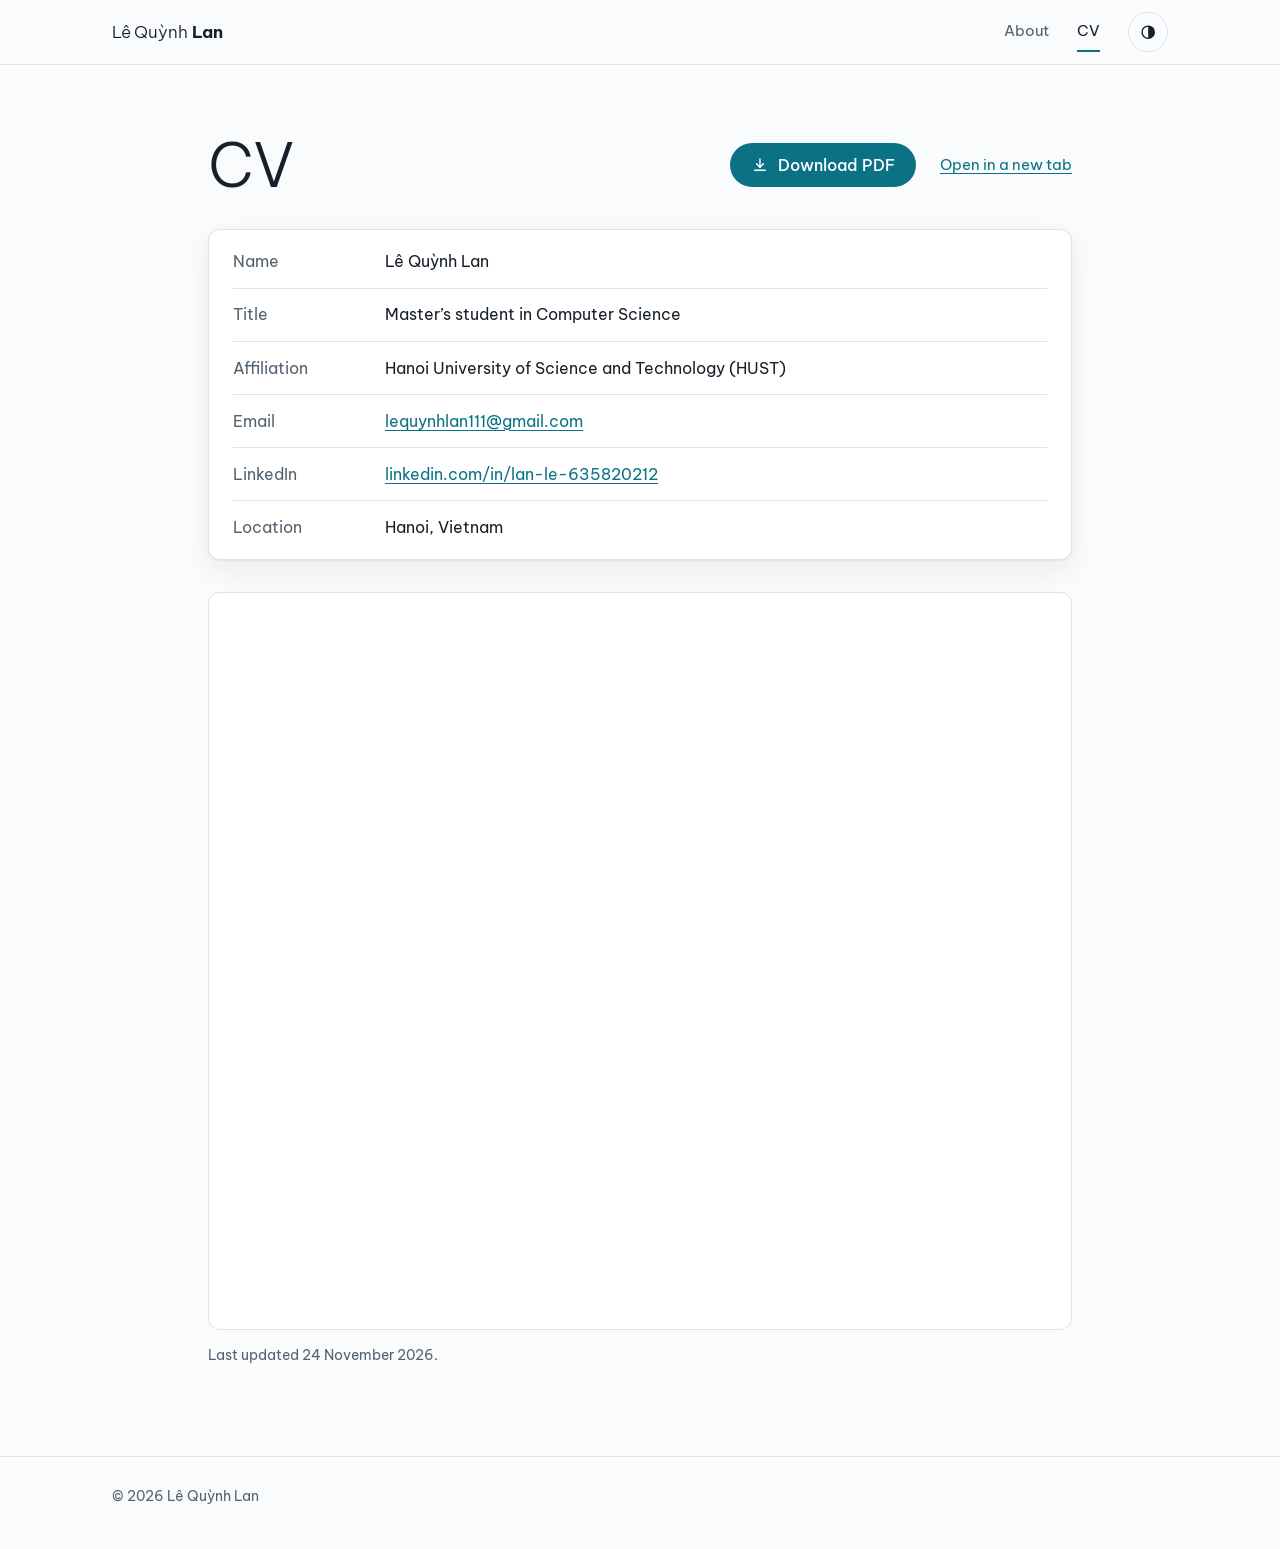
==== cv/index.html @ 73563d14 "Add personal website" ====
<!doctype html>
<html lang="en">
<head>
  <meta charset="utf-8">
  <meta name="viewport" content="width=device-width, initial-scale=1">
  <title>CV – Lê Quỳnh Lan</title>
  <meta name="description" content="Curriculum vitae of Lê Quỳnh Lan, Master’s student in Computer Science at Hanoi University of Science and Technology (HUST). Download the PDF.">
  <meta name="color-scheme" content="light dark">
  <meta name="theme-color" content="#fafbfc" media="(prefers-color-scheme: light)">
  <meta name="theme-color" content="#0e141b" media="(prefers-color-scheme: dark)">
  <meta property="og:type" content="website">
  <meta property="og:title" content="CV – Lê Quỳnh Lan">
  <meta property="og:description" content="Curriculum vitae of Lê Quỳnh Lan. Download the PDF.">
  <link rel="icon" href="../assets/img/favicon.svg" type="image/svg+xml">
  <link rel="preconnect" href="https://fonts.googleapis.com">
  <link rel="preconnect" href="https://fonts.gstatic.com" crossorigin>
  <link rel="stylesheet" href="https://fonts.googleapis.com/css2?family=Be+Vietnam+Pro:wght@300;400;500;600;700&amp;family=Source+Serif+4:ital,opsz,wght@0,8..60,400;0,8..60,600;1,8..60,400&amp;display=swap">
  <link rel="stylesheet" href="../assets/css/tokens.css">
  <link rel="stylesheet" href="../assets/css/base.css">
  <link rel="stylesheet" href="../assets/css/site-chrome.css">
  <link rel="stylesheet" href="../assets/css/content.css">
  <script>
    /* Apply a saved light/dark choice before first paint (no flash). */
    try {
      var savedTheme = localStorage.getItem('theme');
      if (savedTheme === 'light' || savedTheme === 'dark') {
        document.documentElement.setAttribute('data-theme', savedTheme);
      }
    } catch (error) { /* storage blocked: follow the system setting */ }
  </script>
  <script src="../assets/js/theme-toggle.js" defer></script>
</head>
<body>
  <a class="skip-link" href="#main">Skip to content</a>

  <header class="site-header">
    <div class="container site-header__inner">
      <a class="brand" href="../" lang="vi">Lê Quỳnh <span class="brand__given">Lan</span></a>
      <nav class="site-nav" aria-label="Primary">
        <a href="../">About</a>
        <a href="./" aria-current="page">CV</a>
        <button class="theme-toggle" type="button" aria-label="Switch to dark theme">
          <svg viewBox="0 0 24 24" fill="none" stroke="currentColor" stroke-width="1.8" aria-hidden="true"><circle cx="12" cy="12" r="8"/><path d="M12 4a8 8 0 0 1 0 16Z" fill="currentColor" stroke="none"/></svg>
        </button>
      </nav>
    </div>
  </header>

  <main id="main" class="container container--narrow">
    <div class="page-head">
      <h1>CV</h1>
      <div class="page-head__actions">
        <a class="button" href="../assets/pdf/Le-Quynh-Lan-CV.pdf" download>
          <svg viewBox="0 0 24 24" fill="none" stroke="currentColor" stroke-width="1.9" stroke-linecap="round" stroke-linejoin="round" aria-hidden="true"><path d="M12 4v11"/><path d="m7.5 10.5 4.5 4.5 4.5-4.5"/><path d="M5 19h14"/></svg>
          Download PDF
        </a>
        <a href="../assets/pdf/Le-Quynh-Lan-CV.pdf" target="_blank" rel="noopener">Open in a new tab</a>
      </div>
    </div>

    <section class="card" aria-label="Contact information">
      <dl class="facts">
        <dt>Name</dt>
        <dd lang="vi">Lê Quỳnh Lan</dd>
        <dt>Title</dt>
        <dd>Master’s student in Computer Science</dd>
        <dt>Affiliation</dt>
        <dd>Hanoi University of Science and Technology (HUST)</dd>
        <dt>Email</dt>
        <dd><a href="mailto:lequynhlan111@gmail.com">lequynhlan111@gmail.com</a></dd>
        <dt>LinkedIn</dt>
        <dd><a href="https://www.linkedin.com/in/lan-le-635820212/" rel="noopener">linkedin.com/in/lan-le-635820212</a></dd>
        <dt>Location</dt>
        <dd>Hanoi, Vietnam</dd>
      </dl>
    </section>

    <iframe class="pdf-frame" src="../assets/pdf/Le-Quynh-Lan-CV.pdf#view=FitH" title="CV preview (PDF)"></iframe>
    <p class="pdf-note">Last updated 24 November 2026.</p>
  </main>

  <footer class="site-footer">
    <div class="container">
      <p>© 2026 <span lang="vi">Lê Quỳnh Lan</span></p>
    </div>
  </footer>
</body>
</html>
---- assets/css/tokens.css ----
/* Design tokens: colour, type and spacing.
   Dark values appear twice on purpose: the media query follows the system setting,
   [data-theme="dark"] follows the header toggle (set by a tiny inline script in <head>). */

:root {
  color-scheme: light;

  /* Colour: snow, slate ink, glacier teal. Alpenglow orange is reserved for the
     climber and the summit in the hill-climbing figure. */
  --bg: #fafbfc;
  --surface: #ffffff;
  --ink: #17202a;
  --ink-soft: #526170;
  --line: #dde3e9;
  --accent: #0b7285;
  --accent-strong: #08596a;
  --accent-wash: #eaf5f7;
  --on-accent: #ffffff;
  --summit: #d9480f;
  --shadow: 0 1px 2px rgba(15, 30, 45, 0.06), 0 10px 28px rgba(15, 30, 45, 0.07);

  /* Type: a sans designed with Vietnamese in mind for headings and interface,
     a text serif for reading. */
  --font-sans: "Be Vietnam Pro", system-ui, -apple-system, "Segoe UI", Roboto, "Helvetica Neue", Arial, sans-serif;
  --font-serif: "Source Serif 4", "Iowan Old Style", "Palatino Linotype", Palatino, Georgia, serif;
  --step--1: 0.875rem;
  --step-0: 1.125rem;
  --step-1: 1.375rem;
  --step-2: 1.75rem;
  --step-3: clamp(2.5rem, 1.6rem + 4vw, 3.75rem);

  /* Space and layout */
  --gutter: clamp(1.25rem, 5vw, 2.5rem);
  --container: 66rem;
  --measure: 38rem;
  --radius: 12px;
}

@media (prefers-color-scheme: dark) {
  :root:not([data-theme="light"]) {
    color-scheme: dark;
    --bg: #0e141b;
    --surface: #141c25;
    --ink: #e7edf3;
    --ink-soft: #9ba9b6;
    --line: #26323e;
    --accent: #5cc3d1;
    --accent-strong: #8ad7e2;
    --accent-wash: #112630;
    --on-accent: #062229;
    --summit: #ff9a6c;
    --shadow: 0 1px 2px rgba(0, 0, 0, 0.4), 0 10px 28px rgba(0, 0, 0, 0.35);
  }
}

:root[data-theme="dark"] {
  color-scheme: dark;
  --bg: #0e141b;
  --surface: #141c25;
  --ink: #e7edf3;
  --ink-soft: #9ba9b6;
  --line: #26323e;
  --accent: #5cc3d1;
  --accent-strong: #8ad7e2;
  --accent-wash: #112630;
  --on-accent: #062229;
  --summit: #ff9a6c;
  --shadow: 0 1px 2px rgba(0, 0, 0, 0.4), 0 10px 28px rgba(0, 0, 0, 0.35);
}
---- assets/css/base.css ----
/* Reset, document defaults, typography and accessibility helpers. */

*,
*::before,
*::after {
  box-sizing: border-box;
}

html {
  -webkit-text-size-adjust: 100%;
  scroll-behavior: smooth;
}

body {
  margin: 0;
  background: var(--bg);
  color: var(--ink);
  font-family: var(--font-serif);
  font-size: var(--step-0);
  line-height: 1.7;
  font-optical-sizing: auto;
  text-rendering: optimizeLegibility;
}

h1,
h2,
h3 {
  margin: 0;
  font-family: var(--font-sans);
  line-height: 1.2;
}

p {
  margin: 0 0 1.1em;
}

strong {
  font-weight: 600;
}

a {
  color: var(--accent);
  text-decoration-thickness: 1px;
  text-underline-offset: 0.2em;
}

a:hover {
  color: var(--accent-strong);
  text-decoration-thickness: 2px;
}

:focus-visible {
  outline: 3px solid var(--accent);
  outline-offset: 3px;
  border-radius: 4px;
}

.container {
  width: min(100% - 2 * var(--gutter), var(--container));
  margin-inline: auto;
}

.skip-link {
  position: absolute;
  left: var(--gutter);
  top: -4rem;
  z-index: 20;
  padding: 0.6rem 1rem;
  border-radius: 8px;
  background: var(--accent);
  color: var(--on-accent);
  font-family: var(--font-sans);
  font-size: 0.95rem;
  text-decoration: none;
}

.skip-link:focus {
  top: 0.75rem;
}

@media (prefers-reduced-motion: reduce) {
  html {
    scroll-behavior: auto;
  }

  *,
  *::before,
  *::after {
    animation-duration: 0.01ms !important;
    animation-iteration-count: 1 !important;
    transition-duration: 0.01ms !important;
  }
}
---- assets/css/site-chrome.css ----
/* Header, navigation, theme toggle and footer shared by every page. */

.site-header {
  position: sticky;
  top: 0;
  z-index: 10;
  background: var(--bg);
  border-bottom: 1px solid var(--line);
}

@supports (background: color-mix(in srgb, red 50%, blue)) {
  .site-header {
    background: color-mix(in srgb, var(--bg) 88%, transparent);
    backdrop-filter: saturate(1.4) blur(10px);
  }
}

.site-header__inner {
  display: flex;
  align-items: center;
  justify-content: space-between;
  gap: 1rem;
  min-height: 4rem;
}

.brand {
  font-family: var(--font-sans);
  font-size: 1.05rem;
  font-weight: 300;
  letter-spacing: -0.01em;
  color: var(--ink);
  text-decoration: none;
}

.brand__given {
  font-weight: 700;
}

.brand:hover {
  color: var(--ink);
}

.site-nav {
  display: flex;
  align-items: center;
  gap: clamp(0.9rem, 3vw, 1.75rem);
  font-family: var(--font-sans);
  font-size: 0.95rem;
}

.site-nav a {
  padding-block: 0.4rem;
  border-bottom: 2px solid transparent;
  color: var(--ink-soft);
  text-decoration: none;
}

.site-nav a:hover {
  color: var(--ink);
}

.site-nav a[aria-current="page"] {
  color: var(--ink);
  border-bottom-color: var(--accent);
}

.theme-toggle {
  display: grid;
  place-items: center;
  width: 2.5rem;
  height: 2.5rem;
  padding: 0;
  border: 1px solid var(--line);
  border-radius: 50%;
  background: transparent;
  color: var(--ink);
  cursor: pointer;
  transition: border-color 0.15s, color 0.15s;
}

.theme-toggle:hover {
  border-color: var(--accent);
  color: var(--accent);
}

.theme-toggle svg {
  width: 1.15rem;
  height: 1.15rem;
}

.site-footer {
  margin-top: clamp(3.5rem, 8vw, 5.5rem);
  padding-block: 1.75rem 2.5rem;
  border-top: 1px solid var(--line);
  color: var(--ink-soft);
  font-family: var(--font-sans);
  font-size: var(--step--1);
}

.site-footer p {
  margin: 0;
}
---- assets/css/content.css ----
/* Page content: hero, callout, contact links, sections, timelines and the CV page.
   Colours and type sizes come from tokens.css. */

/* ---------- About: hero ---------- */

.hero {
  display: grid;
  gap: 2.75rem 4rem;
  align-items: start;
  padding-top: clamp(2.5rem, 6vw, 4.5rem);
}

@media (min-width: 62rem) {
  .hero {
    grid-template-columns: minmax(0, 1fr) 23rem;
  }
}

.hero__text {
  max-width: var(--measure);
}

/* Keep the figure card a comfortable size when it sits below the text (tablet, phone). */
.hero__figure {
  max-width: 26rem;
}

/* Without JavaScript the figure container stays empty: do not reserve a column for it. */
.hero__figure:empty {
  display: none;
}

.name,
.page-head h1 {
  font-size: var(--step-3);
  font-weight: 300;
  letter-spacing: -0.025em;
}

.name {
  margin-bottom: 1.4rem;
}

.name__given {
  font-weight: 700;
}

/* Optional portrait: swap it in for the ridge figure (see README). */
.hero__portrait {
  display: block;
  width: 100%;
  height: auto;
  aspect-ratio: 4 / 5;
  object-fit: cover;
  border-radius: var(--radius);
  box-shadow: var(--shadow);
}

.callout {
  margin: 1.75rem 0;
  padding: 1.1rem 1.4rem;
  background: var(--accent-wash);
  border-left: 3px solid var(--accent);
  border-radius: 0 var(--radius) var(--radius) 0;
}

.callout > :last-child {
  margin-bottom: 0;
}

.link-row {
  display: flex;
  flex-wrap: wrap;
  gap: 0.4rem 1.75rem;
  margin: 1.9rem 0 0;
  padding: 0;
  list-style: none;
  font-family: var(--font-sans);
  font-size: 0.975rem;
  font-weight: 500;
}

.link-row a {
  display: inline-flex;
  align-items: center;
  gap: 0.5rem;
  min-height: 2.5rem;
  text-decoration: none;
}

.link-row a:hover {
  text-decoration: underline;
}

.link-row svg {
  flex: none;
  width: 1.2em;
  height: 1.2em;
}

/* ---------- About: sections and timelines ---------- */

.section {
  max-width: var(--measure);
  margin-top: clamp(3rem, 7vw, 4.5rem);
}

.section h2 {
  margin-bottom: 1rem;
  font-size: var(--step-1);
  font-weight: 600;
  letter-spacing: -0.01em;
}

.timeline {
  display: grid;
  grid-template-columns: 8.5rem minmax(0, 1fr);
  margin: 0;
}

.timeline dt,
.timeline dd {
  margin: 0;
  padding: 1rem 0;
  border-top: 1px solid var(--line);
}

.timeline dt:last-of-type,
.timeline dd:last-of-type {
  border-bottom: 1px solid var(--line);
}

.timeline dt {
  padding-top: 1.1rem;
  color: var(--ink-soft);
  font-family: var(--font-sans);
  font-size: 0.9rem;
}

.timeline dd strong {
  font-family: var(--font-sans);
  font-size: 1.025rem;
  font-weight: 600;
}

.timeline dd p {
  margin: 0.15rem 0 0;
  color: var(--ink-soft);
  font-size: 1rem;
  line-height: 1.6;
}

@media (max-width: 36rem) {
  .timeline {
    grid-template-columns: minmax(0, 1fr);
  }

  .timeline dt {
    padding-bottom: 0;
  }

  .timeline dt:last-of-type {
    border-bottom: 0;
  }

  .timeline dd {
    padding-top: 0.2rem;
    border-top: 0;
  }
}

/* ---------- CV page ---------- */

.container--narrow {
  --container: 54rem;
}

.page-head {
  display: flex;
  flex-wrap: wrap;
  align-items: center;
  justify-content: space-between;
  gap: 1rem 2rem;
  margin-bottom: 1.75rem;
  padding-top: clamp(2.5rem, 6vw, 4rem);
}

.page-head__actions {
  display: flex;
  flex-wrap: wrap;
  align-items: center;
  gap: 0.75rem 1.5rem;
  font-family: var(--font-sans);
  font-size: 0.95rem;
}

.button {
  display: inline-flex;
  align-items: center;
  gap: 0.6rem;
  min-height: 2.75rem;
  padding: 0.55rem 1.3rem;
  border-radius: 999px;
  background: var(--accent);
  color: var(--on-accent);
  font-family: var(--font-sans);
  font-size: 0.975rem;
  font-weight: 500;
  text-decoration: none;
  transition: background-color 0.15s;
}

.button:hover {
  background: var(--accent-strong);
  color: var(--on-accent);
}

.button:focus-visible {
  outline-color: var(--ink);
}

.button svg {
  width: 1.15em;
  height: 1.15em;
}

.card {
  padding: 0.35rem 1.5rem;
  background: var(--surface);
  border: 1px solid var(--line);
  border-radius: var(--radius);
  box-shadow: var(--shadow);
}

.facts {
  display: grid;
  grid-template-columns: 9.5rem minmax(0, 1fr);
  margin: 0;
  font-family: var(--font-sans);
  font-size: 0.975rem;
}

.facts dt,
.facts dd {
  margin: 0;
  padding: 0.8rem 0;
  border-top: 1px solid var(--line);
  overflow-wrap: anywhere;
}

.facts dt {
  color: var(--ink-soft);
}

.facts dt:first-of-type,
.facts dt:first-of-type + dd {
  border-top: 0;
}

@media (max-width: 34rem) {
  .facts {
    grid-template-columns: minmax(0, 1fr);
  }

  .facts dt {
    padding-bottom: 0;
  }

  .facts dd {
    padding-top: 0.15rem;
    border-top: 0;
  }
}

.pdf-frame {
  display: block;
  width: 100%;
  height: min(82vh, 64rem);
  margin-top: 2rem;
  background: var(--surface);
  border: 1px solid var(--line);
  border-radius: var(--radius);
}

.pdf-note {
  margin: 0.9rem 0 0;
  color: var(--ink-soft);
  font-family: var(--font-sans);
  font-size: var(--step--1);
}

/* Phones cannot preview PDFs inline: show only the download button there. */
@media (max-width: 47.99rem) {
  .pdf-frame {
    display: none;
  }
}
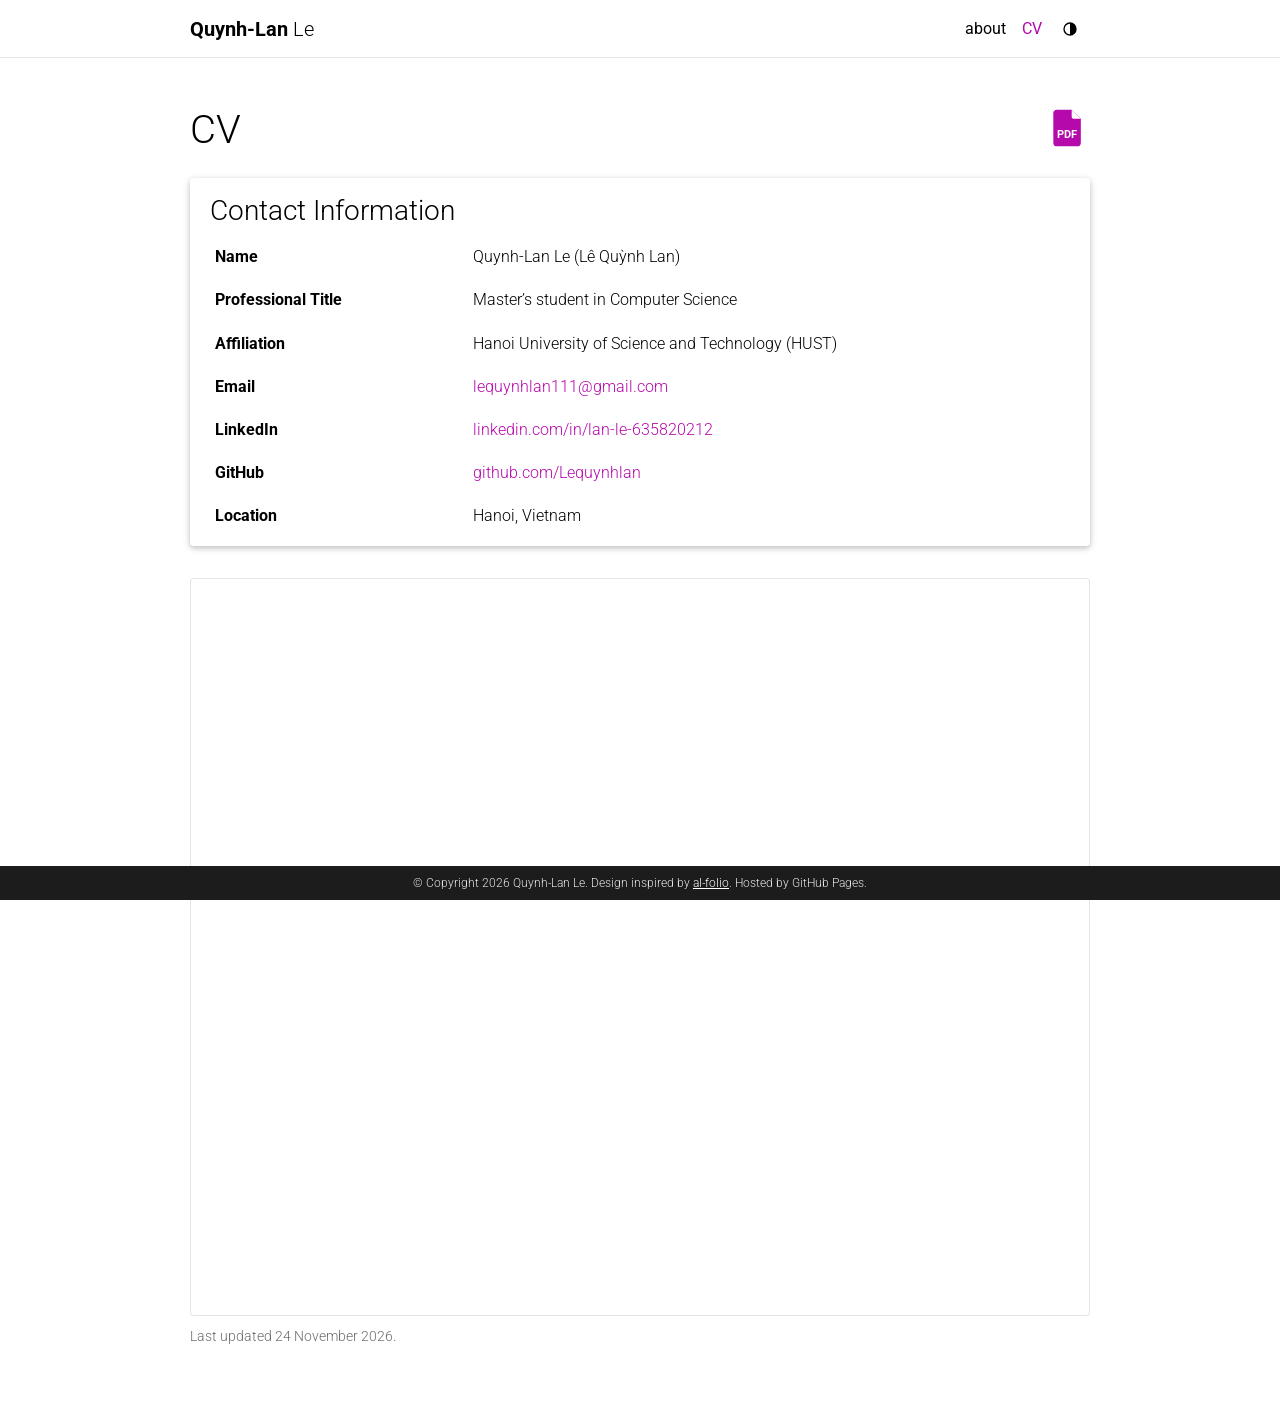
==== commit 7ba7fcf9: "Restyle like al-folio, rename to Quynh-Lan Le, add clover favicon, SEO and gallery scaffold" ====
--- a/cv/index.html
+++ b/cv/index.html
@@ -3,18 +3,28 @@
 <head>
   <meta charset="utf-8">
   <meta name="viewport" content="width=device-width, initial-scale=1">
-  <title>CV – Lê Quỳnh Lan</title>
-  <meta name="description" content="Curriculum vitae of Lê Quỳnh Lan, Master’s student in Computer Science at Hanoi University of Science and Technology (HUST). Download the PDF.">
+  <title>CV – Quynh-Lan Le (Lê Quỳnh Lan)</title>
+  <meta name="description" content="Curriculum vitae of Quynh-Lan Le (Lê Quỳnh Lan), Master’s student in Computer Science at Hanoi University of Science and Technology (HUST). Download the PDF.">
+  <meta name="author" content="Quynh-Lan Le">
+  <link rel="canonical" href="https://lequynhlan.github.io/cv/">
   <meta name="color-scheme" content="light dark">
-  <meta name="theme-color" content="#fafbfc" media="(prefers-color-scheme: light)">
-  <meta name="theme-color" content="#0e141b" media="(prefers-color-scheme: dark)">
+  <meta name="theme-color" content="#ffffff" media="(prefers-color-scheme: light)">
+  <meta name="theme-color" content="#1c1c1d" media="(prefers-color-scheme: dark)">
   <meta property="og:type" content="website">
-  <meta property="og:title" content="CV – Lê Quỳnh Lan">
-  <meta property="og:description" content="Curriculum vitae of Lê Quỳnh Lan. Download the PDF.">
+  <meta property="og:site_name" content="Quynh-Lan Le">
+  <meta property="og:title" content="CV – Quynh-Lan Le (Lê Quỳnh Lan)">
+  <meta property="og:description" content="Curriculum vitae of Quynh-Lan Le. Download the PDF.">
+  <meta property="og:url" content="https://lequynhlan.github.io/cv/">
+  <meta property="og:image" content="https://lequynhlan.github.io/assets/img/og-card.png">
+  <meta property="og:image:width" content="1200">
+  <meta property="og:image:height" content="630">
+  <meta name="twitter:card" content="summary_large_image">
   <link rel="icon" href="../assets/img/favicon.svg" type="image/svg+xml">
+  <link rel="icon" href="../favicon.ico" sizes="48x48">
+  <link rel="apple-touch-icon" href="../assets/img/apple-touch-icon.png">
   <link rel="preconnect" href="https://fonts.googleapis.com">
   <link rel="preconnect" href="https://fonts.gstatic.com" crossorigin>
-  <link rel="stylesheet" href="https://fonts.googleapis.com/css2?family=Be+Vietnam+Pro:wght@300;400;500;600;700&amp;family=Source+Serif+4:ital,opsz,wght@0,8..60,400;0,8..60,600;1,8..60,400&amp;display=swap">
+  <link rel="stylesheet" href="https://fonts.googleapis.com/css2?family=Roboto:wght@300;400;500;700&amp;display=swap">
   <link rel="stylesheet" href="../assets/css/tokens.css">
   <link rel="stylesheet" href="../assets/css/base.css">
   <link rel="stylesheet" href="../assets/css/site-chrome.css">
@@ -33,56 +43,55 @@
 <body>
   <a class="skip-link" href="#main">Skip to content</a>
 
-  <header class="site-header">
-    <div class="container site-header__inner">
-      <a class="brand" href="../" lang="vi">Lê Quỳnh <span class="brand__given">Lan</span></a>
-      <nav class="site-nav" aria-label="Primary">
-        <a href="../">About</a>
-        <a href="./" aria-current="page">CV</a>
-        <button class="theme-toggle" type="button" aria-label="Switch to dark theme">
-          <svg viewBox="0 0 24 24" fill="none" stroke="currentColor" stroke-width="1.8" aria-hidden="true"><circle cx="12" cy="12" r="8"/><path d="M12 4a8 8 0 0 1 0 16Z" fill="currentColor" stroke="none"/></svg>
-        </button>
+  <header class="navbar">
+    <div class="container navbar__inner">
+      <a class="navbar__brand" href="../"><b>Quynh-Lan</b> Le</a>
+      <nav aria-label="Primary">
+        <ul class="nav">
+          <li><a href="../">about</a></li>
+          <!-- nav-gallery:start --><!-- nav-gallery:end -->
+          <li><a href="./" aria-current="page">CV</a></li>
+          <li>
+            <button class="theme-toggle" type="button" aria-label="Switch to dark theme">
+              <svg viewBox="0 0 24 24" fill="none" stroke="currentColor" stroke-width="1.8" aria-hidden="true"><circle cx="12" cy="12" r="8"/><path d="M12 4a8 8 0 0 1 0 16Z" fill="currentColor" stroke="none"/></svg>
+            </button>
+          </li>
+        </ul>
       </nav>
     </div>
   </header>
 
-  <main id="main" class="container container--narrow">
-    <div class="page-head">
-      <h1>CV</h1>
-      <div class="page-head__actions">
-        <a class="button" href="../assets/pdf/Le-Quynh-Lan-CV.pdf" download>
-          <svg viewBox="0 0 24 24" fill="none" stroke="currentColor" stroke-width="1.9" stroke-linecap="round" stroke-linejoin="round" aria-hidden="true"><path d="M12 4v11"/><path d="m7.5 10.5 4.5 4.5 4.5-4.5"/><path d="M5 19h14"/></svg>
-          Download PDF
+  <main id="main" class="container">
+    <article class="post">
+      <header class="post-header">
+        <h1 class="post-title">CV</h1>
+        <a class="pdf-link" href="../assets/pdf/Le-Quynh-Lan-CV.pdf" download title="Download CV (PDF)" aria-label="Download CV as PDF">
+          <svg viewBox="0 0 24 24" aria-hidden="true"><path fill="currentColor" d="M6 2h8l5 5v13a2 2 0 0 1-2 2H6a2 2 0 0 1-2-2V4a2 2 0 0 1 2-2z"/><path style="fill: var(--bg)" d="M14 2l5 5h-4a1 1 0 0 1-1-1z"/><text x="11.5" y="17.6" text-anchor="middle" font-family="Roboto, Arial, sans-serif" font-weight="700" font-size="6.2" style="fill: var(--bg)">PDF</text></svg>
         </a>
-        <a href="../assets/pdf/Le-Quynh-Lan-CV.pdf" target="_blank" rel="noopener">Open in a new tab</a>
-      </div>
-    </div>
+      </header>
 
-    <section class="card" aria-label="Contact information">
-      <dl class="facts">
-        <dt>Name</dt>
-        <dd lang="vi">Lê Quỳnh Lan</dd>
-        <dt>Title</dt>
-        <dd>Master’s student in Computer Science</dd>
-        <dt>Affiliation</dt>
-        <dd>Hanoi University of Science and Technology (HUST)</dd>
-        <dt>Email</dt>
-        <dd><a href="mailto:lequynhlan111@gmail.com">lequynhlan111@gmail.com</a></dd>
-        <dt>LinkedIn</dt>
-        <dd><a href="https://www.linkedin.com/in/lan-le-635820212/" rel="noopener">linkedin.com/in/lan-le-635820212</a></dd>
-        <dt>Location</dt>
-        <dd>Hanoi, Vietnam</dd>
-      </dl>
-    </section>
+      <section class="card" aria-labelledby="contact">
+        <h3 id="contact">Contact Information</h3>
+        <table class="rows">
+          <tbody>
+            <tr><th scope="row">Name</th><td>Quynh-Lan Le (<span lang="vi">Lê Quỳnh Lan</span>)</td></tr>
+            <tr><th scope="row">Professional Title</th><td>Master’s student in Computer Science</td></tr>
+            <tr><th scope="row">Affiliation</th><td>Hanoi University of Science and Technology (HUST)</td></tr>
+            <tr><th scope="row">Email</th><td><a href="mailto:lequynhlan111@gmail.com">lequynhlan111@gmail.com</a></td></tr>
+            <tr><th scope="row">LinkedIn</th><td><a href="https://www.linkedin.com/in/lan-le-635820212/" rel="me noopener">linkedin.com/in/lan-le-635820212</a></td></tr>
+            <tr><th scope="row">GitHub</th><td><a href="https://github.com/Lequynhlan" rel="me noopener">github.com/Lequynhlan</a></td></tr>
+            <tr><th scope="row">Location</th><td>Hanoi, Vietnam</td></tr>
+          </tbody>
+        </table>
+      </section>
 
-    <iframe class="pdf-frame" src="../assets/pdf/Le-Quynh-Lan-CV.pdf#view=FitH" title="CV preview (PDF)"></iframe>
-    <p class="pdf-note">Last updated 24 November 2026.</p>
+      <iframe class="pdf-frame" src="../assets/pdf/Le-Quynh-Lan-CV.pdf#view=FitH" title="CV preview (PDF)"></iframe>
+      <p class="pdf-note">Last updated 24 November 2026.</p>
+    </article>
   </main>
 
-  <footer class="site-footer">
-    <div class="container">
-      <p>© 2026 <span lang="vi">Lê Quỳnh Lan</span></p>
-    </div>
+  <footer class="footer">
+    <p>© Copyright 2026 <span lang="vi">Quynh-Lan Le</span>. Design inspired by <a href="https://github.com/alshedivat/al-folio" rel="noopener">al-folio</a>. Hosted by GitHub Pages.</p>
   </footer>
 </body>
 </html>
--- a/assets/css/tokens.css
+++ b/assets/css/tokens.css
@@ -1,69 +1,51 @@
-/* Design tokens: colour, type and spacing.
+/* Design tokens, modelled on the look of the al-folio academic theme:
+   white page, Roboto Light, purple accent (teal accent in dark mode).
    Dark values appear twice on purpose: the media query follows the system setting,
-   [data-theme="dark"] follows the header toggle (set by a tiny inline script in <head>). */
+   [data-theme="dark"] follows the navbar toggle (set by a tiny inline script in <head>). */
 
 :root {
   color-scheme: light;
 
-  /* Colour: snow, slate ink, glacier teal. Alpenglow orange is reserved for the
-     climber and the summit in the hill-climbing figure. */
-  --bg: #fafbfc;
-  --surface: #ffffff;
-  --ink: #17202a;
-  --ink-soft: #526170;
-  --line: #dde3e9;
-  --accent: #0b7285;
-  --accent-strong: #08596a;
-  --accent-wash: #eaf5f7;
-  --on-accent: #ffffff;
-  --summit: #d9480f;
-  --shadow: 0 1px 2px rgba(15, 30, 45, 0.06), 0 10px 28px rgba(15, 30, 45, 0.07);
+  --bg: #ffffff;
+  --text: #000000;
+  --text-light: #6c6c6c;
+  --theme: #b509ac;
+  --divider: rgba(0, 0, 0, 0.1);
+  --card-bg: #ffffff;
+  --footer-bg: #1c1c1d;
+  --footer-text: #e8e8e8;
+  --tip-border: #42b983;
+  --tip-bg: #e2f5ec;
+  --shadow: 0 2px 5px 0 rgba(0, 0, 0, 0.16), 0 2px 10px 0 rgba(0, 0, 0, 0.12);
 
-  /* Type: a sans designed with Vietnamese in mind for headings and interface,
-     a text serif for reading. */
-  --font-sans: "Be Vietnam Pro", system-ui, -apple-system, "Segoe UI", Roboto, "Helvetica Neue", Arial, sans-serif;
-  --font-serif: "Source Serif 4", "Iowan Old Style", "Palatino Linotype", Palatino, Georgia, serif;
-  --step--1: 0.875rem;
-  --step-0: 1.125rem;
-  --step-1: 1.375rem;
-  --step-2: 1.75rem;
-  --step-3: clamp(2.5rem, 1.6rem + 4vw, 3.75rem);
-
-  /* Space and layout */
-  --gutter: clamp(1.25rem, 5vw, 2.5rem);
-  --container: 66rem;
-  --measure: 38rem;
-  --radius: 12px;
+  --font: Roboto, system-ui, -apple-system, "Segoe UI", "Helvetica Neue", Arial, sans-serif;
+  --container: 930px;
 }
 
 @media (prefers-color-scheme: dark) {
   :root:not([data-theme="light"]) {
     color-scheme: dark;
-    --bg: #0e141b;
-    --surface: #141c25;
-    --ink: #e7edf3;
-    --ink-soft: #9ba9b6;
-    --line: #26323e;
-    --accent: #5cc3d1;
-    --accent-strong: #8ad7e2;
-    --accent-wash: #112630;
-    --on-accent: #062229;
-    --summit: #ff9a6c;
-    --shadow: 0 1px 2px rgba(0, 0, 0, 0.4), 0 10px 28px rgba(0, 0, 0, 0.35);
+    --bg: #1c1c1d;
+    --text: #e8e8e8;
+    --text-light: #a0a0a0;
+    --theme: #2698ba;
+    --divider: #424246;
+    --card-bg: #212529;
+    --footer-bg: #212529;
+    --tip-bg: #1b3a2d;
+    --shadow: 0 2px 5px 0 rgba(0, 0, 0, 0.5), 0 2px 10px 0 rgba(0, 0, 0, 0.4);
   }
 }
 
 :root[data-theme="dark"] {
   color-scheme: dark;
-  --bg: #0e141b;
-  --surface: #141c25;
-  --ink: #e7edf3;
-  --ink-soft: #9ba9b6;
-  --line: #26323e;
-  --accent: #5cc3d1;
-  --accent-strong: #8ad7e2;
-  --accent-wash: #112630;
-  --on-accent: #062229;
-  --summit: #ff9a6c;
-  --shadow: 0 1px 2px rgba(0, 0, 0, 0.4), 0 10px 28px rgba(0, 0, 0, 0.35);
+  --bg: #1c1c1d;
+  --text: #e8e8e8;
+  --text-light: #a0a0a0;
+  --theme: #2698ba;
+  --divider: #424246;
+  --card-bg: #212529;
+  --footer-bg: #212529;
+  --tip-bg: #1b3a2d;
+  --shadow: 0 2px 5px 0 rgba(0, 0, 0, 0.5), 0 2px 10px 0 rgba(0, 0, 0, 0.4);
 }
--- a/assets/css/base.css
+++ b/assets/css/base.css
@@ -8,81 +8,103 @@
 
 html {
   -webkit-text-size-adjust: 100%;
-  scroll-behavior: smooth;
 }
 
 body {
   margin: 0;
+  padding-bottom: 4.5rem; /* room for the fixed footer */
   background: var(--bg);
-  color: var(--ink);
-  font-family: var(--font-serif);
-  font-size: var(--step-0);
-  line-height: 1.7;
-  font-optical-sizing: auto;
-  text-rendering: optimizeLegibility;
+  color: var(--text);
+  font-family: var(--font);
+  font-size: 16px;
+  font-weight: 300;
+  line-height: 24px;
 }
 
 h1,
 h2,
 h3 {
-  margin: 0;
-  font-family: var(--font-sans);
-  line-height: 1.2;
+  margin: 0 0 8px;
+  font-weight: 300;
+}
+
+h1 {
+  font-size: 40px;
+  line-height: 48px;
+}
+
+h2 {
+  font-size: 32px;
+  line-height: 38.4px;
+}
+
+h3 {
+  font-size: 28px;
+  line-height: 33.6px;
 }
 
 p {
-  margin: 0 0 1.1em;
+  margin: 0 0 16px;
 }
 
-strong {
-  font-weight: 600;
+strong,
+b {
+  font-weight: 700;
 }
 
 a {
-  color: var(--accent);
-  text-decoration-thickness: 1px;
-  text-underline-offset: 0.2em;
+  color: var(--theme);
+  text-decoration: none;
 }
 
 a:hover {
-  color: var(--accent-strong);
-  text-decoration-thickness: 2px;
+  color: var(--theme);
+  text-decoration: underline;
 }
 
 :focus-visible {
-  outline: 3px solid var(--accent);
-  outline-offset: 3px;
-  border-radius: 4px;
+  outline: 2px solid var(--theme);
+  outline-offset: 2px;
+  border-radius: 2px;
 }
 
 .container {
-  width: min(100% - 2 * var(--gutter), var(--container));
+  width: 100%;
+  max-width: var(--container);
   margin-inline: auto;
+  padding-inline: 15px;
 }
 
 .skip-link {
   position: absolute;
-  left: var(--gutter);
+  left: 15px;
   top: -4rem;
-  z-index: 20;
-  padding: 0.6rem 1rem;
-  border-radius: 8px;
-  background: var(--accent);
-  color: var(--on-accent);
-  font-family: var(--font-sans);
-  font-size: 0.95rem;
+  z-index: 30;
+  padding: 8px 16px;
+  background: var(--theme);
+  color: #fff;
+  border-radius: 4px;
+}
+
+.skip-link:focus {
+  top: 8px;
+  color: #fff;
   text-decoration: none;
 }
 
-.skip-link:focus {
-  top: 0.75rem;
+@media (max-width: 575px) {
+  h1 {
+    font-size: 34px;
+    line-height: 42px;
+  }
+
+  h2 {
+    font-size: 28px;
+    line-height: 34px;
+  }
 }
 
 @media (prefers-reduced-motion: reduce) {
-  html {
-    scroll-behavior: auto;
-  }
-
   *,
   *::before,
   *::after {
--- a/assets/css/site-chrome.css
+++ b/assets/css/site-chrome.css
@@ -1,102 +1,103 @@
-/* Header, navigation, theme toggle and footer shared by every page. */
+/* Navbar, theme toggle and the fixed footer shared by every page. */
 
-.site-header {
+.navbar {
   position: sticky;
   top: 0;
   z-index: 10;
   background: var(--bg);
-  border-bottom: 1px solid var(--line);
+  border-bottom: 1px solid var(--divider);
 }
 
-@supports (background: color-mix(in srgb, red 50%, blue)) {
-  .site-header {
-    background: color-mix(in srgb, var(--bg) 88%, transparent);
-    backdrop-filter: saturate(1.4) blur(10px);
-  }
-}
-
-.site-header__inner {
+.navbar__inner {
   display: flex;
   align-items: center;
   justify-content: space-between;
-  gap: 1rem;
-  min-height: 4rem;
+  min-height: 57px;
+  padding-block: 8px;
 }
 
-.brand {
-  font-family: var(--font-sans);
-  font-size: 1.05rem;
+.navbar__brand {
+  color: var(--text);
+  font-size: 20px;
   font-weight: 300;
-  letter-spacing: -0.01em;
-  color: var(--ink);
+}
+
+.navbar__brand b {
+  font-weight: 700;
+}
+
+.navbar__brand:hover {
+  color: var(--text);
   text-decoration: none;
 }
 
-.brand__given {
-  font-weight: 700;
+.navbar nav {
+  margin-left: auto;
 }
 
-.brand:hover {
-  color: var(--ink);
+.nav {
+  display: flex;
+  align-items: center;
+  margin: 0;
+  padding: 0;
+  list-style: none;
 }
 
-.site-nav {
-  display: flex;
-  align-items: center;
-  gap: clamp(0.9rem, 3vw, 1.75rem);
-  font-family: var(--font-sans);
-  font-size: 0.95rem;
+.nav a {
+  display: block;
+  padding: 8px;
+  color: var(--text);
+  font-weight: 400;
 }
 
-.site-nav a {
-  padding-block: 0.4rem;
-  border-bottom: 2px solid transparent;
-  color: var(--ink-soft);
+.nav a:hover,
+.nav a[aria-current="page"] {
+  color: var(--theme);
   text-decoration: none;
-}
-
-.site-nav a:hover {
-  color: var(--ink);
-}
-
-.site-nav a[aria-current="page"] {
-  color: var(--ink);
-  border-bottom-color: var(--accent);
 }
 
 .theme-toggle {
   display: grid;
   place-items: center;
-  width: 2.5rem;
-  height: 2.5rem;
+  width: 40px;
+  height: 40px;
   padding: 0;
-  border: 1px solid var(--line);
+  background: transparent;
+  border: 0;
   border-radius: 50%;
-  background: transparent;
-  color: var(--ink);
+  color: var(--text);
   cursor: pointer;
-  transition: border-color 0.15s, color 0.15s;
 }
 
 .theme-toggle:hover {
-  border-color: var(--accent);
-  color: var(--accent);
+  color: var(--theme);
 }
 
 .theme-toggle svg {
-  width: 1.15rem;
-  height: 1.15rem;
+  width: 18px;
+  height: 18px;
 }
 
-.site-footer {
-  margin-top: clamp(3.5rem, 8vw, 5.5rem);
-  padding-block: 1.75rem 2.5rem;
-  border-top: 1px solid var(--line);
-  color: var(--ink-soft);
-  font-family: var(--font-sans);
-  font-size: var(--step--1);
+.footer {
+  position: fixed;
+  right: 0;
+  bottom: 0;
+  left: 0;
+  z-index: 5;
+  padding: 8px 15px;
+  background: var(--footer-bg);
+  color: var(--footer-text);
+  font-size: 12px;
+  font-weight: 300;
+  line-height: 18px;
+  text-align: center;
 }
 
-.site-footer p {
+.footer a {
+  color: #ffffff;
+  text-decoration: underline;
+}
+
+.footer p {
   margin: 0;
 }
--- a/assets/css/content.css
+++ b/assets/css/content.css
@@ -1,296 +1,171 @@
-/* Page content: hero, callout, contact links, sections, timelines and the CV page.
-   Colours and type sizes come from tokens.css. */
+/* Page content: post header, profile photo, tip block, row tables, contact links, CV page. */
 
-/* ---------- About: hero ---------- */
-
-.hero {
-  display: grid;
-  gap: 2.75rem 4rem;
-  align-items: start;
-  padding-top: clamp(2.5rem, 6vw, 4.5rem);
+.post {
+  padding-top: 48px;
 }
 
-@media (min-width: 62rem) {
-  .hero {
-    grid-template-columns: minmax(0, 1fr) 23rem;
+.post-header {
+  display: flex;
+  align-items: flex-start;
+  justify-content: space-between;
+  gap: 16px;
+}
+
+.post-title .first {
+  font-weight: 700;
+}
+
+/* ---------- Profile photo (right of the intro, like the reference) ---------- */
+
+.profile {
+  float: right;
+  width: 30%;
+  max-width: 270px;
+  margin: 0 0 16px 16px;
+}
+
+.profile img {
+  display: block;
+  width: 100%;
+  height: auto;
+  aspect-ratio: 1;
+  object-fit: cover;
+  border-radius: 4px;
+  box-shadow: var(--shadow);
+}
+
+@media (max-width: 575px) {
+  .profile {
+    float: none;
+    width: 100%;
+    max-width: 320px;
+    margin: 0 auto 16px;
   }
 }
 
-.hero__text {
-  max-width: var(--measure);
+/* ---------- Tip block (research statement) ---------- */
+
+.tip {
+  margin: 16px 0;
+  padding: 12px 16px;
+  background: var(--tip-bg);
+  border-left: 4px solid var(--tip-border);
+  border-radius: 0 4px 4px 0;
 }
 
-/* Keep the figure card a comfortable size when it sits below the text (tablet, phone). */
-.hero__figure {
-  max-width: 26rem;
+.tip p:last-child {
+  margin-bottom: 0;
 }
 
-/* Without JavaScript the figure container stays empty: do not reserve a column for it. */
-.hero__figure:empty {
-  display: none;
+/* ---------- Contact links ---------- */
+
+.links {
+  display: flex;
+  flex-wrap: wrap;
+  gap: 4px 24px;
+  margin: 24px 0 0;
+  padding: 0;
+  list-style: none;
+  font-weight: 400;
 }
 
-.name,
-.page-head h1 {
-  font-size: var(--step-3);
-  font-weight: 300;
-  letter-spacing: -0.025em;
+.links a {
+  display: inline-flex;
+  align-items: center;
+  gap: 8px;
+  min-height: 40px;
 }
 
-.name {
-  margin-bottom: 1.4rem;
+.links svg {
+  flex: none;
+  width: 20px;
+  height: 20px;
 }
 
-.name__given {
+/* ---------- Sections with date / text rows (news, education, honors) ---------- */
+
+.section {
+  clear: both;
+  margin-top: 32px;
+}
+
+.rows {
+  width: 100%;
+  margin: 0 0 16px;
+  border-collapse: collapse;
+}
+
+.rows th,
+.rows td {
+  padding: 9.6px 4.8px;
+  text-align: left;
+  vertical-align: top;
+}
+
+.rows th {
+  width: 20%;
+  min-width: 7.5rem;
   font-weight: 700;
 }
 
-/* Optional portrait: swap it in for the ridge figure (see README). */
-.hero__portrait {
+.rows .note {
   display: block;
-  width: 100%;
-  height: auto;
-  aspect-ratio: 4 / 5;
-  object-fit: cover;
-  border-radius: var(--radius);
-  box-shadow: var(--shadow);
+  color: var(--text-light);
 }
 
-.callout {
-  margin: 1.75rem 0;
-  padding: 1.1rem 1.4rem;
-  background: var(--accent-wash);
-  border-left: 3px solid var(--accent);
-  border-radius: 0 var(--radius) var(--radius) 0;
-}
-
-.callout > :last-child {
-  margin-bottom: 0;
-}
-
-.link-row {
-  display: flex;
-  flex-wrap: wrap;
-  gap: 0.4rem 1.75rem;
-  margin: 1.9rem 0 0;
-  padding: 0;
-  list-style: none;
-  font-family: var(--font-sans);
-  font-size: 0.975rem;
-  font-weight: 500;
-}
-
-.link-row a {
-  display: inline-flex;
-  align-items: center;
-  gap: 0.5rem;
-  min-height: 2.5rem;
-  text-decoration: none;
-}
-
-.link-row a:hover {
-  text-decoration: underline;
-}
-
-.link-row svg {
-  flex: none;
-  width: 1.2em;
-  height: 1.2em;
-}
-
-/* ---------- About: sections and timelines ---------- */
-
-.section {
-  max-width: var(--measure);
-  margin-top: clamp(3rem, 7vw, 4.5rem);
-}
-
-.section h2 {
-  margin-bottom: 1rem;
-  font-size: var(--step-1);
-  font-weight: 600;
-  letter-spacing: -0.01em;
-}
-
-.timeline {
-  display: grid;
-  grid-template-columns: 8.5rem minmax(0, 1fr);
-  margin: 0;
-}
-
-.timeline dt,
-.timeline dd {
-  margin: 0;
-  padding: 1rem 0;
-  border-top: 1px solid var(--line);
-}
-
-.timeline dt:last-of-type,
-.timeline dd:last-of-type {
-  border-bottom: 1px solid var(--line);
-}
-
-.timeline dt {
-  padding-top: 1.1rem;
-  color: var(--ink-soft);
-  font-family: var(--font-sans);
-  font-size: 0.9rem;
-}
-
-.timeline dd strong {
-  font-family: var(--font-sans);
-  font-size: 1.025rem;
-  font-weight: 600;
-}
-
-.timeline dd p {
-  margin: 0.15rem 0 0;
-  color: var(--ink-soft);
-  font-size: 1rem;
-  line-height: 1.6;
-}
-
-@media (max-width: 36rem) {
-  .timeline {
-    grid-template-columns: minmax(0, 1fr);
-  }
-
-  .timeline dt {
-    padding-bottom: 0;
-  }
-
-  .timeline dt:last-of-type {
-    border-bottom: 0;
-  }
-
-  .timeline dd {
-    padding-top: 0.2rem;
-    border-top: 0;
+@media (max-width: 575px) {
+  .rows th {
+    width: 6.5rem;
+    min-width: 0;
   }
 }
 
 /* ---------- CV page ---------- */
 
-.container--narrow {
-  --container: 54rem;
+.pdf-link {
+  display: inline-grid;
+  place-items: center;
+  color: var(--theme);
 }
 
-.page-head {
-  display: flex;
-  flex-wrap: wrap;
-  align-items: center;
-  justify-content: space-between;
-  gap: 1rem 2rem;
-  margin-bottom: 1.75rem;
-  padding-top: clamp(2.5rem, 6vw, 4rem);
-}
-
-.page-head__actions {
-  display: flex;
-  flex-wrap: wrap;
-  align-items: center;
-  gap: 0.75rem 1.5rem;
-  font-family: var(--font-sans);
-  font-size: 0.95rem;
-}
-
-.button {
-  display: inline-flex;
-  align-items: center;
-  gap: 0.6rem;
-  min-height: 2.75rem;
-  padding: 0.55rem 1.3rem;
-  border-radius: 999px;
-  background: var(--accent);
-  color: var(--on-accent);
-  font-family: var(--font-sans);
-  font-size: 0.975rem;
-  font-weight: 500;
-  text-decoration: none;
-  transition: background-color 0.15s;
-}
-
-.button:hover {
-  background: var(--accent-strong);
-  color: var(--on-accent);
-}
-
-.button:focus-visible {
-  outline-color: var(--ink);
-}
-
-.button svg {
-  width: 1.15em;
-  height: 1.15em;
+.pdf-link svg {
+  width: 44px;
+  height: 44px;
 }
 
 .card {
-  padding: 0.35rem 1.5rem;
-  background: var(--surface);
-  border: 1px solid var(--line);
-  border-radius: var(--radius);
+  margin: 16px 0 32px;
+  padding: 16px 20px 8px;
+  background: var(--card-bg);
+  border-radius: 4px;
   box-shadow: var(--shadow);
 }
 
-.facts {
-  display: grid;
-  grid-template-columns: 9.5rem minmax(0, 1fr);
+.card .rows {
   margin: 0;
-  font-family: var(--font-sans);
-  font-size: 0.975rem;
 }
 
-.facts dt,
-.facts dd {
-  margin: 0;
-  padding: 0.8rem 0;
-  border-top: 1px solid var(--line);
-  overflow-wrap: anywhere;
-}
-
-.facts dt {
-  color: var(--ink-soft);
-}
-
-.facts dt:first-of-type,
-.facts dt:first-of-type + dd {
-  border-top: 0;
-}
-
-@media (max-width: 34rem) {
-  .facts {
-    grid-template-columns: minmax(0, 1fr);
-  }
-
-  .facts dt {
-    padding-bottom: 0;
-  }
-
-  .facts dd {
-    padding-top: 0.15rem;
-    border-top: 0;
-  }
+.card .rows th {
+  width: 30%;
 }
 
 .pdf-frame {
   display: block;
   width: 100%;
   height: min(82vh, 64rem);
-  margin-top: 2rem;
-  background: var(--surface);
-  border: 1px solid var(--line);
-  border-radius: var(--radius);
+  background: var(--card-bg);
+  border: 1px solid var(--divider);
+  border-radius: 4px;
 }
 
 .pdf-note {
-  margin: 0.9rem 0 0;
-  color: var(--ink-soft);
-  font-family: var(--font-sans);
-  font-size: var(--step--1);
+  margin: 8px 0 0;
+  color: var(--text-light);
+  font-size: 14px;
 }
 
-/* Phones cannot preview PDFs inline: show only the download button there. */
-@media (max-width: 47.99rem) {
+/* Phones cannot preview PDFs inline: show only the download icon there. */
+@media (max-width: 767px) {
   .pdf-frame {
     display: none;
   }
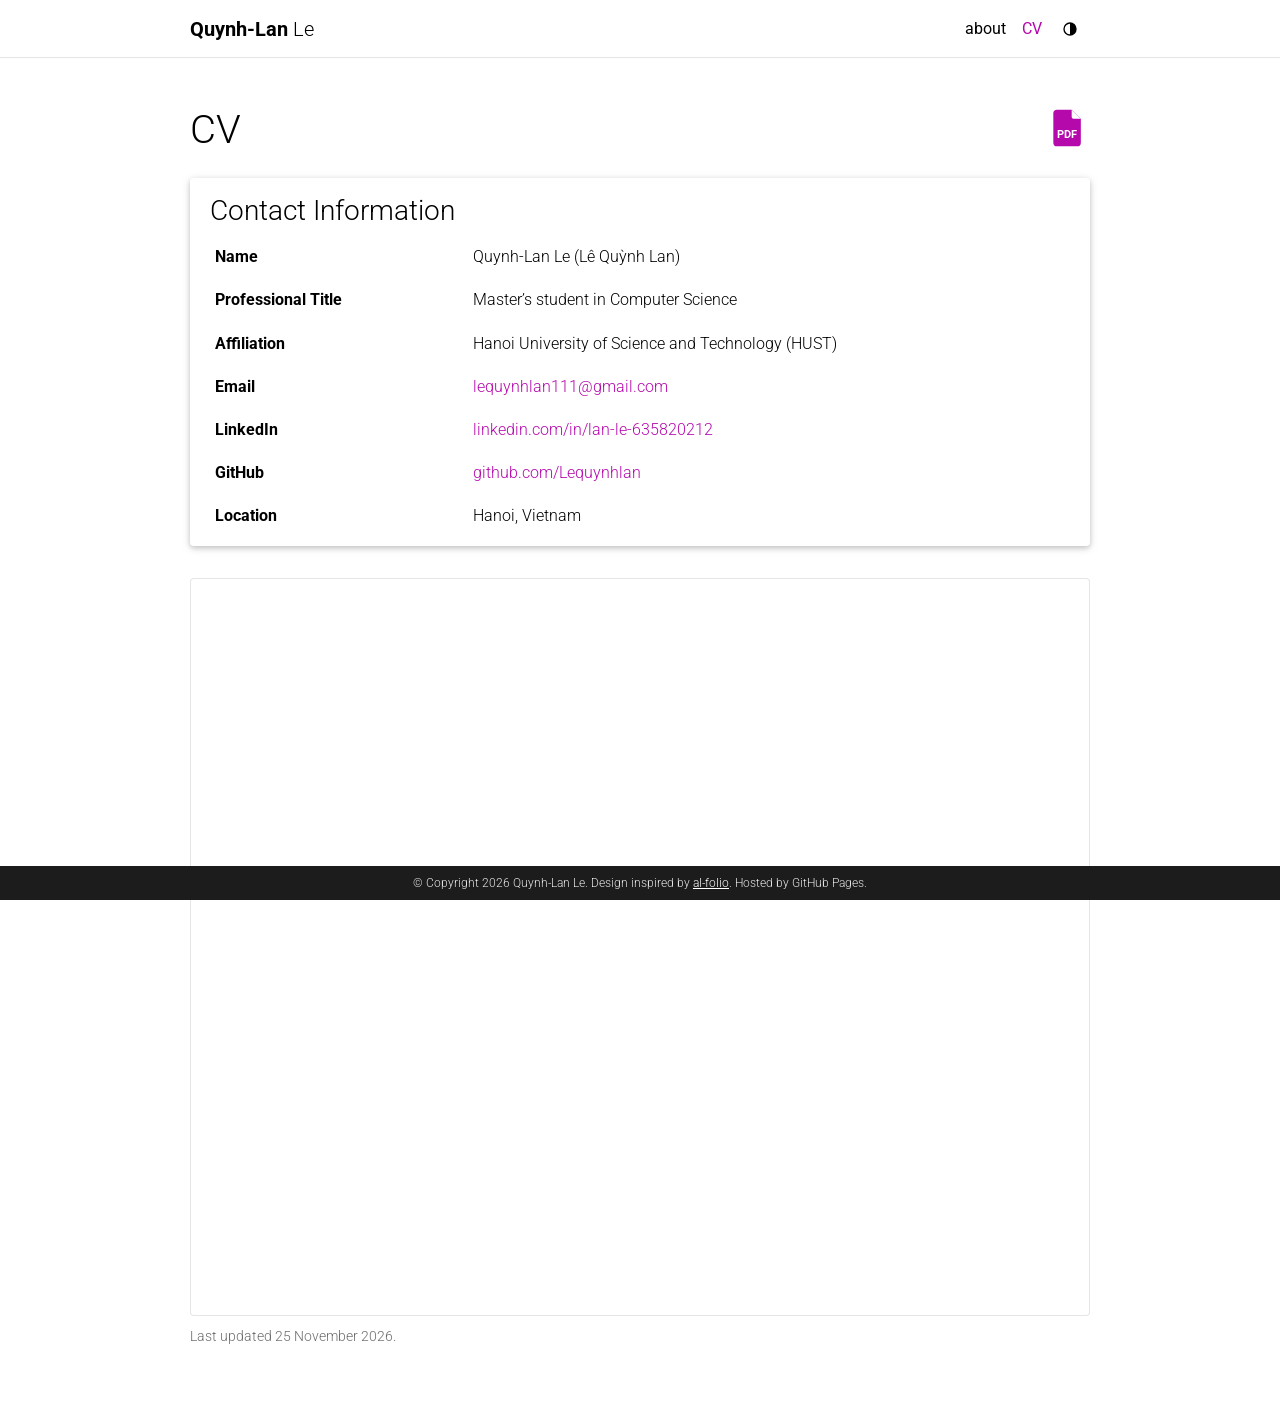
==== commit 295e4f13: "Update public CV: drop tagline line, refresh PDF and date Remove the tagline line from the public CV" ====
--- a/cv/index.html
+++ b/cv/index.html
@@ -86,7 +86,7 @@
       </section>
 
       <iframe class="pdf-frame" src="../assets/pdf/Le-Quynh-Lan-CV.pdf#view=FitH" title="CV preview (PDF)"></iframe>
-      <p class="pdf-note">Last updated 24 November 2026.</p>
+      <p class="pdf-note">Last updated 25 November 2026.</p>
     </article>
   </main>
 
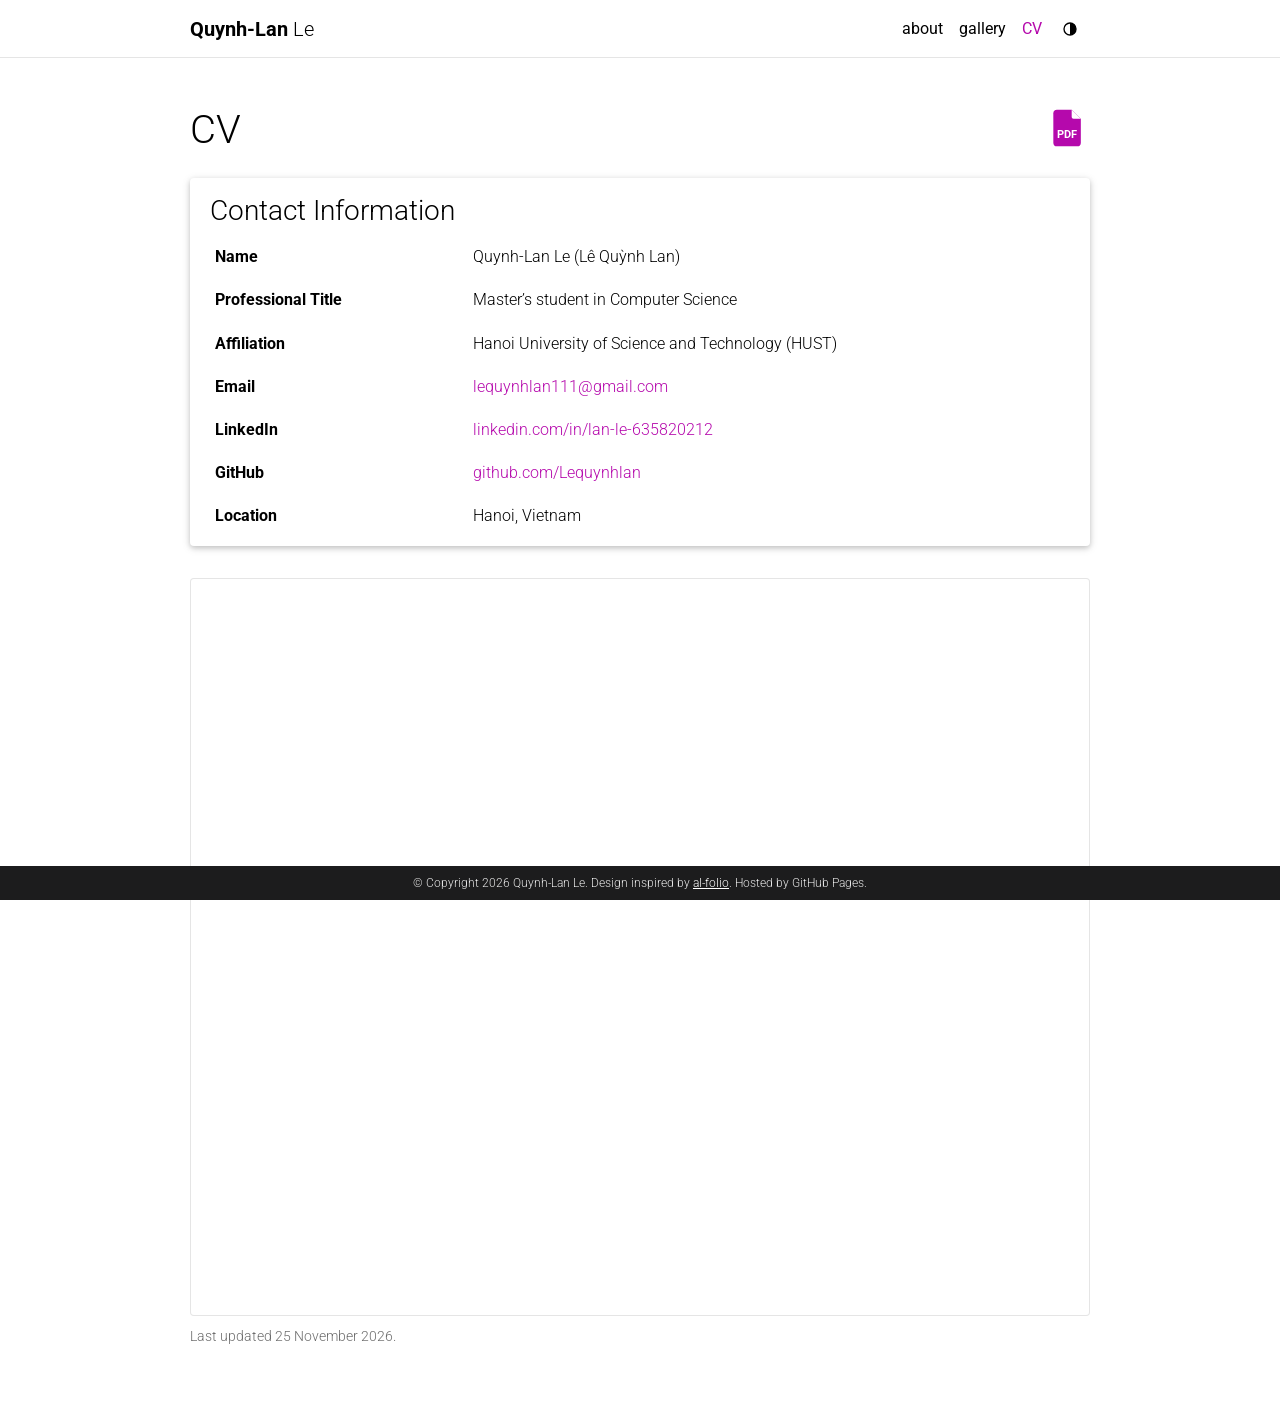
==== commit aa762545: "Add avatar and photo gallery Add the avatar and three gallery photos (location metadata removed, alt" ====
--- a/cv/index.html
+++ b/cv/index.html
@@ -49,7 +49,7 @@
       <nav aria-label="Primary">
         <ul class="nav">
           <li><a href="../">about</a></li>
-          <!-- nav-gallery:start --><!-- nav-gallery:end -->
+          <!-- nav-gallery:start --><li><a href="../gallery/">gallery</a></li><!-- nav-gallery:end -->
           <li><a href="./" aria-current="page">CV</a></li>
           <li>
             <button class="theme-toggle" type="button" aria-label="Switch to dark theme">
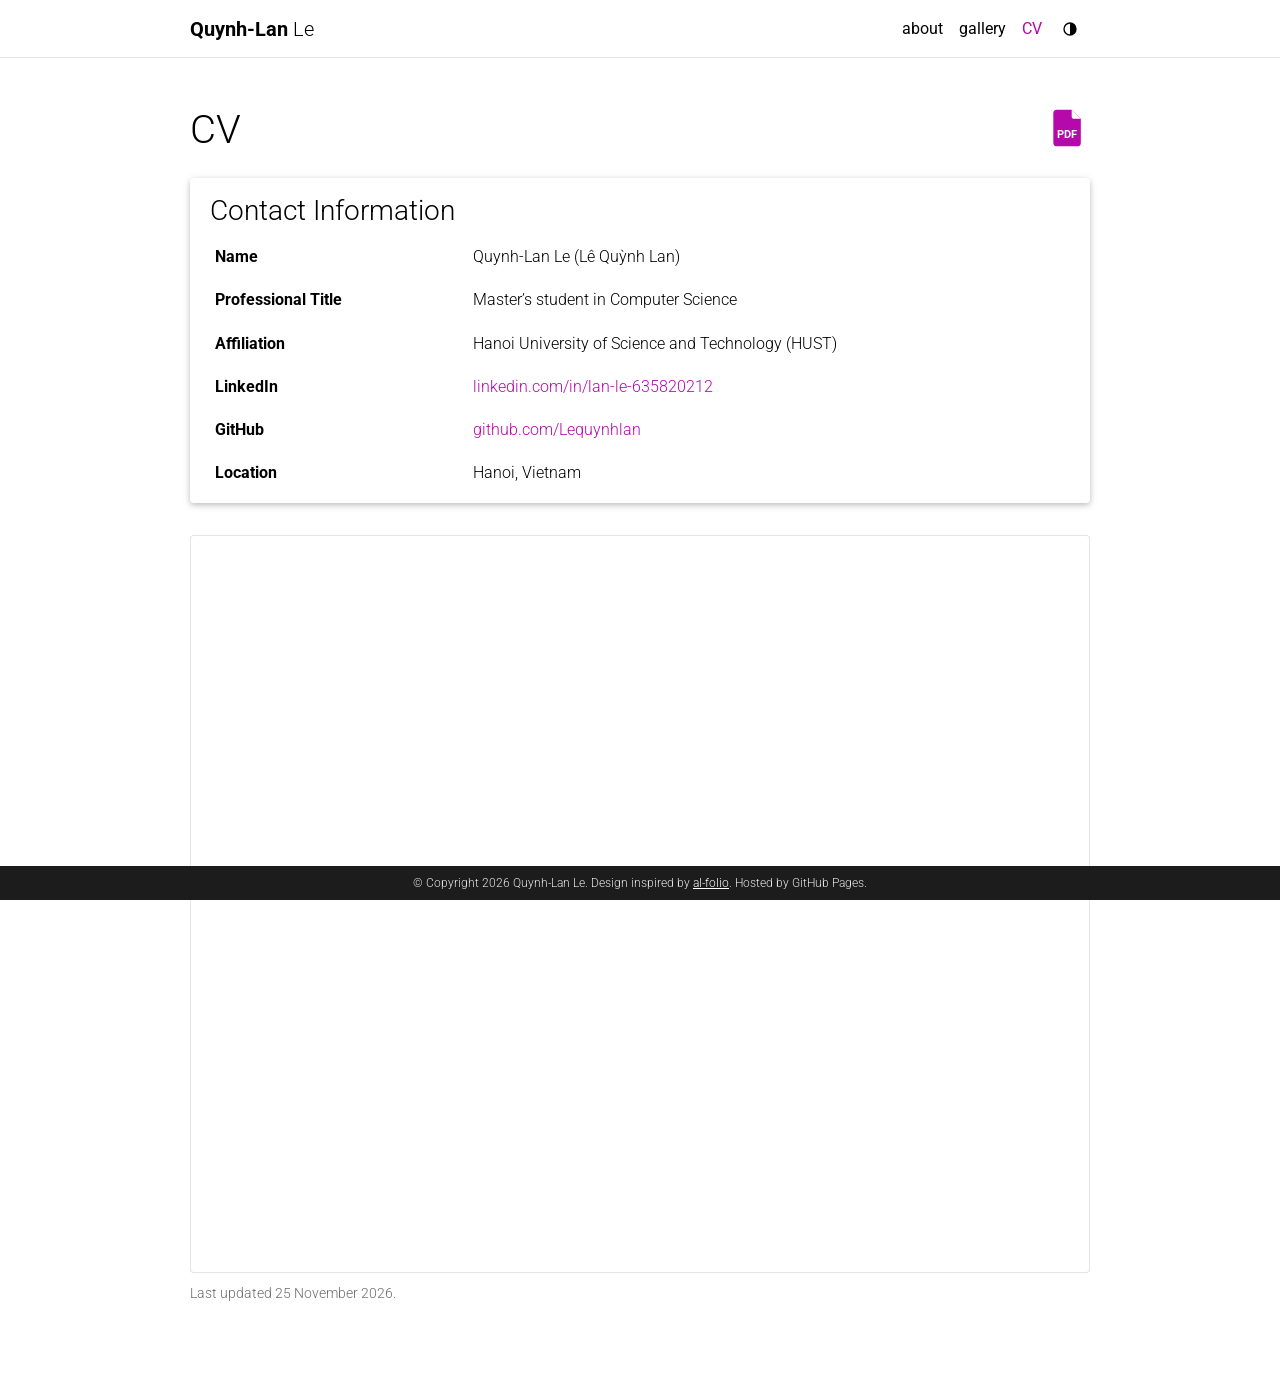
==== commit 47809ff0: "Remove personal email from public CV and homepage Refresh the public CV PDF without the email; the p" ====
--- a/cv/index.html
+++ b/cv/index.html
@@ -3,8 +3,8 @@
 <head>
   <meta charset="utf-8">
   <meta name="viewport" content="width=device-width, initial-scale=1">
-  <title>CV – Quynh-Lan Le (Lê Quỳnh Lan)</title>
-  <meta name="description" content="Curriculum vitae of Quynh-Lan Le (Lê Quỳnh Lan), Master’s student in Computer Science at Hanoi University of Science and Technology (HUST). Download the PDF.">
+  <title>CV – Lê Quỳnh Lan (Quynh-Lan Le)</title>
+  <meta name="description" content="Curriculum vitae of Lê Quỳnh Lan (Quynh-Lan Le), Master’s student in Computer Science at HUST. Download the PDF.">
   <meta name="author" content="Quynh-Lan Le">
   <link rel="canonical" href="https://lequynhlan.github.io/cv/">
   <meta name="color-scheme" content="light dark">
@@ -12,8 +12,8 @@
   <meta name="theme-color" content="#1c1c1d" media="(prefers-color-scheme: dark)">
   <meta property="og:type" content="website">
   <meta property="og:site_name" content="Quynh-Lan Le">
-  <meta property="og:title" content="CV – Quynh-Lan Le (Lê Quỳnh Lan)">
-  <meta property="og:description" content="Curriculum vitae of Quynh-Lan Le. Download the PDF.">
+  <meta property="og:title" content="CV – Lê Quỳnh Lan (Quynh-Lan Le)">
+  <meta property="og:description" content="Curriculum vitae of Lê Quỳnh Lan (Quynh-Lan Le). Download the PDF.">
   <meta property="og:url" content="https://lequynhlan.github.io/cv/">
   <meta property="og:image" content="https://lequynhlan.github.io/assets/img/og-card.png">
   <meta property="og:image:width" content="1200">
@@ -77,7 +77,6 @@
             <tr><th scope="row">Name</th><td>Quynh-Lan Le (<span lang="vi">Lê Quỳnh Lan</span>)</td></tr>
             <tr><th scope="row">Professional Title</th><td>Master’s student in Computer Science</td></tr>
             <tr><th scope="row">Affiliation</th><td>Hanoi University of Science and Technology (HUST)</td></tr>
-            <tr><th scope="row">Email</th><td><a href="mailto:lequynhlan111@gmail.com">lequynhlan111@gmail.com</a></td></tr>
             <tr><th scope="row">LinkedIn</th><td><a href="https://www.linkedin.com/in/lan-le-635820212/" rel="me noopener">linkedin.com/in/lan-le-635820212</a></td></tr>
             <tr><th scope="row">GitHub</th><td><a href="https://github.com/Lequynhlan" rel="me noopener">github.com/Lequynhlan</a></td></tr>
             <tr><th scope="row">Location</th><td>Hanoi, Vietnam</td></tr>
--- a/assets/css/content.css
+++ b/assets/css/content.css
@@ -20,8 +20,9 @@
 .profile {
   float: right;
   width: 30%;
-  max-width: 270px;
-  margin: 0 0 16px 16px;
+  max-width: 240px;
+  /* Negative top margin lifts the photo level with the name; the title sits above the first line of text. */
+  margin: -44px 0 16px 16px;
 }
 
 .profile img {
@@ -31,14 +32,15 @@
   aspect-ratio: 1;
   object-fit: cover;
   border-radius: 4px;
-  box-shadow: var(--shadow);
+  /* Softer shadow, as on the reference site. */
+  box-shadow: 0 2px 5px rgba(0, 0, 0, 0.16), 0 2px 10px rgba(0, 0, 0, 0.12);
 }
 
 @media (max-width: 575px) {
   .profile {
     float: none;
     width: 100%;
-    max-width: 320px;
+    max-width: 280px;
     margin: 0 auto 16px;
   }
 }
@@ -46,6 +48,8 @@
 /* ---------- Tip block (research statement) ---------- */
 
 .tip {
+  /* flow-root keeps the box beside the photo instead of running underneath it. */
+  display: flow-root;
   margin: 16px 0;
   padding: 12px 16px;
   background: var(--tip-bg);
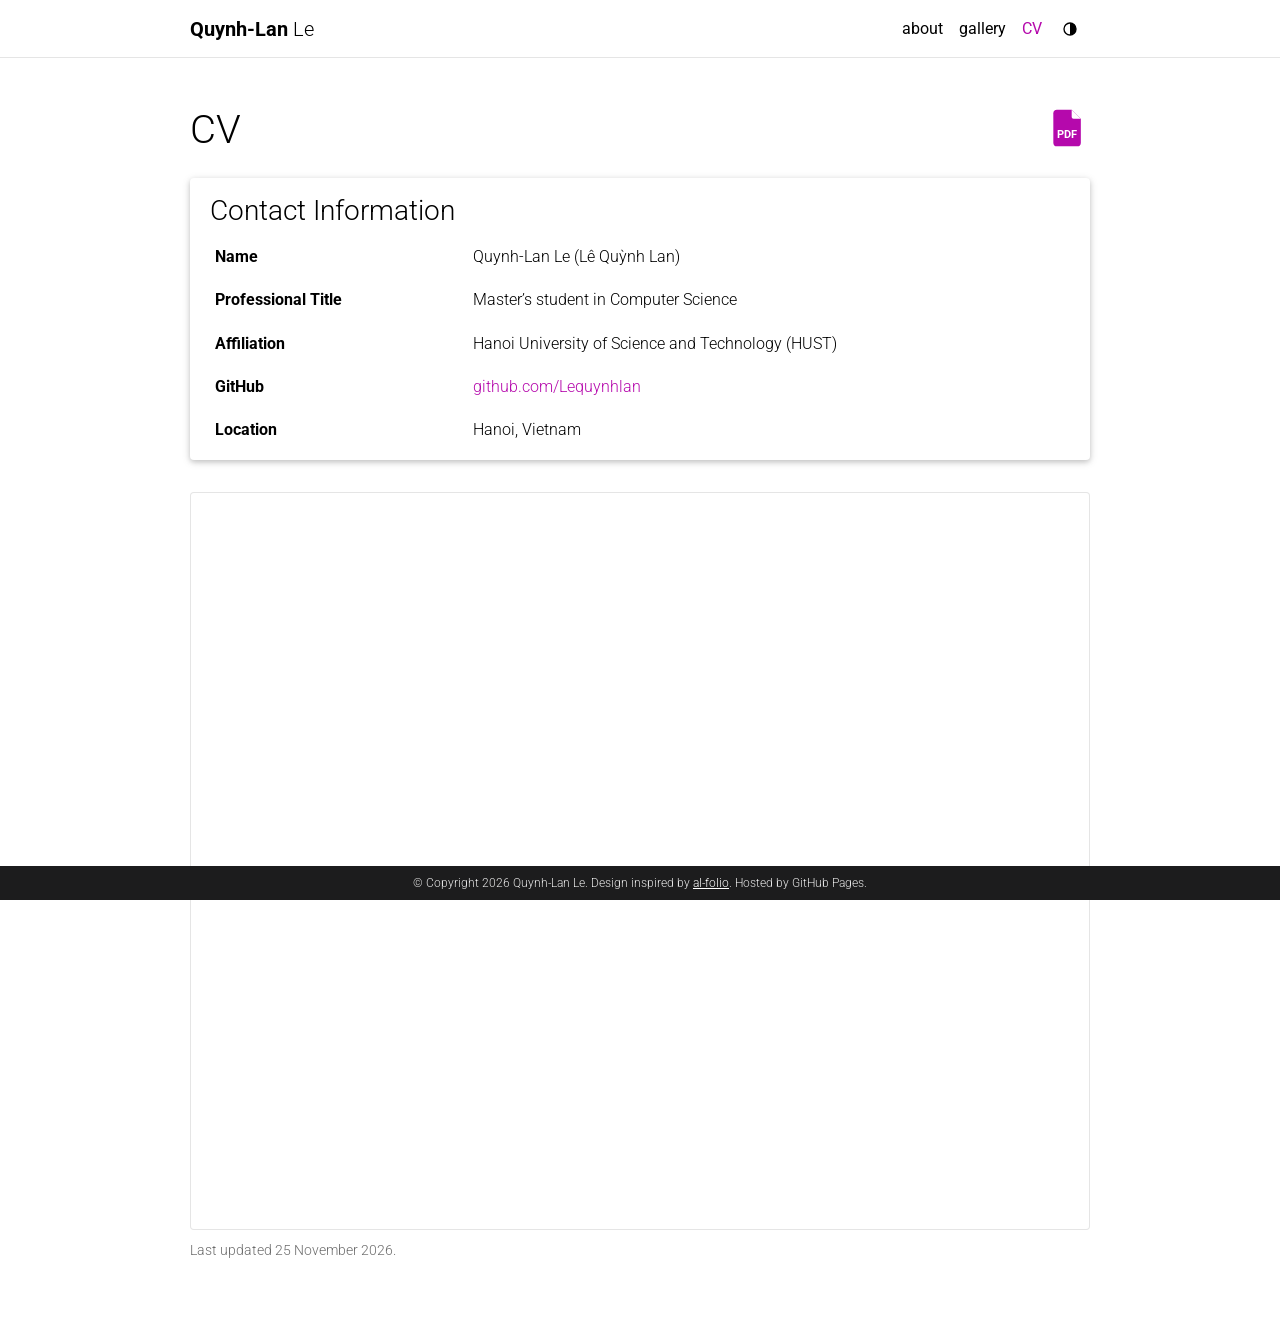
==== commit 431bddbd: "Remove LinkedIn links from homepage and CV page Keep GitHub and the CV as the only external profile " ====
--- a/cv/index.html
+++ b/cv/index.html
@@ -77,7 +77,6 @@
             <tr><th scope="row">Name</th><td>Quynh-Lan Le (<span lang="vi">Lê Quỳnh Lan</span>)</td></tr>
             <tr><th scope="row">Professional Title</th><td>Master’s student in Computer Science</td></tr>
             <tr><th scope="row">Affiliation</th><td>Hanoi University of Science and Technology (HUST)</td></tr>
-            <tr><th scope="row">LinkedIn</th><td><a href="https://www.linkedin.com/in/lan-le-635820212/" rel="me noopener">linkedin.com/in/lan-le-635820212</a></td></tr>
             <tr><th scope="row">GitHub</th><td><a href="https://github.com/Lequynhlan" rel="me noopener">github.com/Lequynhlan</a></td></tr>
             <tr><th scope="row">Location</th><td>Hanoi, Vietnam</td></tr>
           </tbody>
